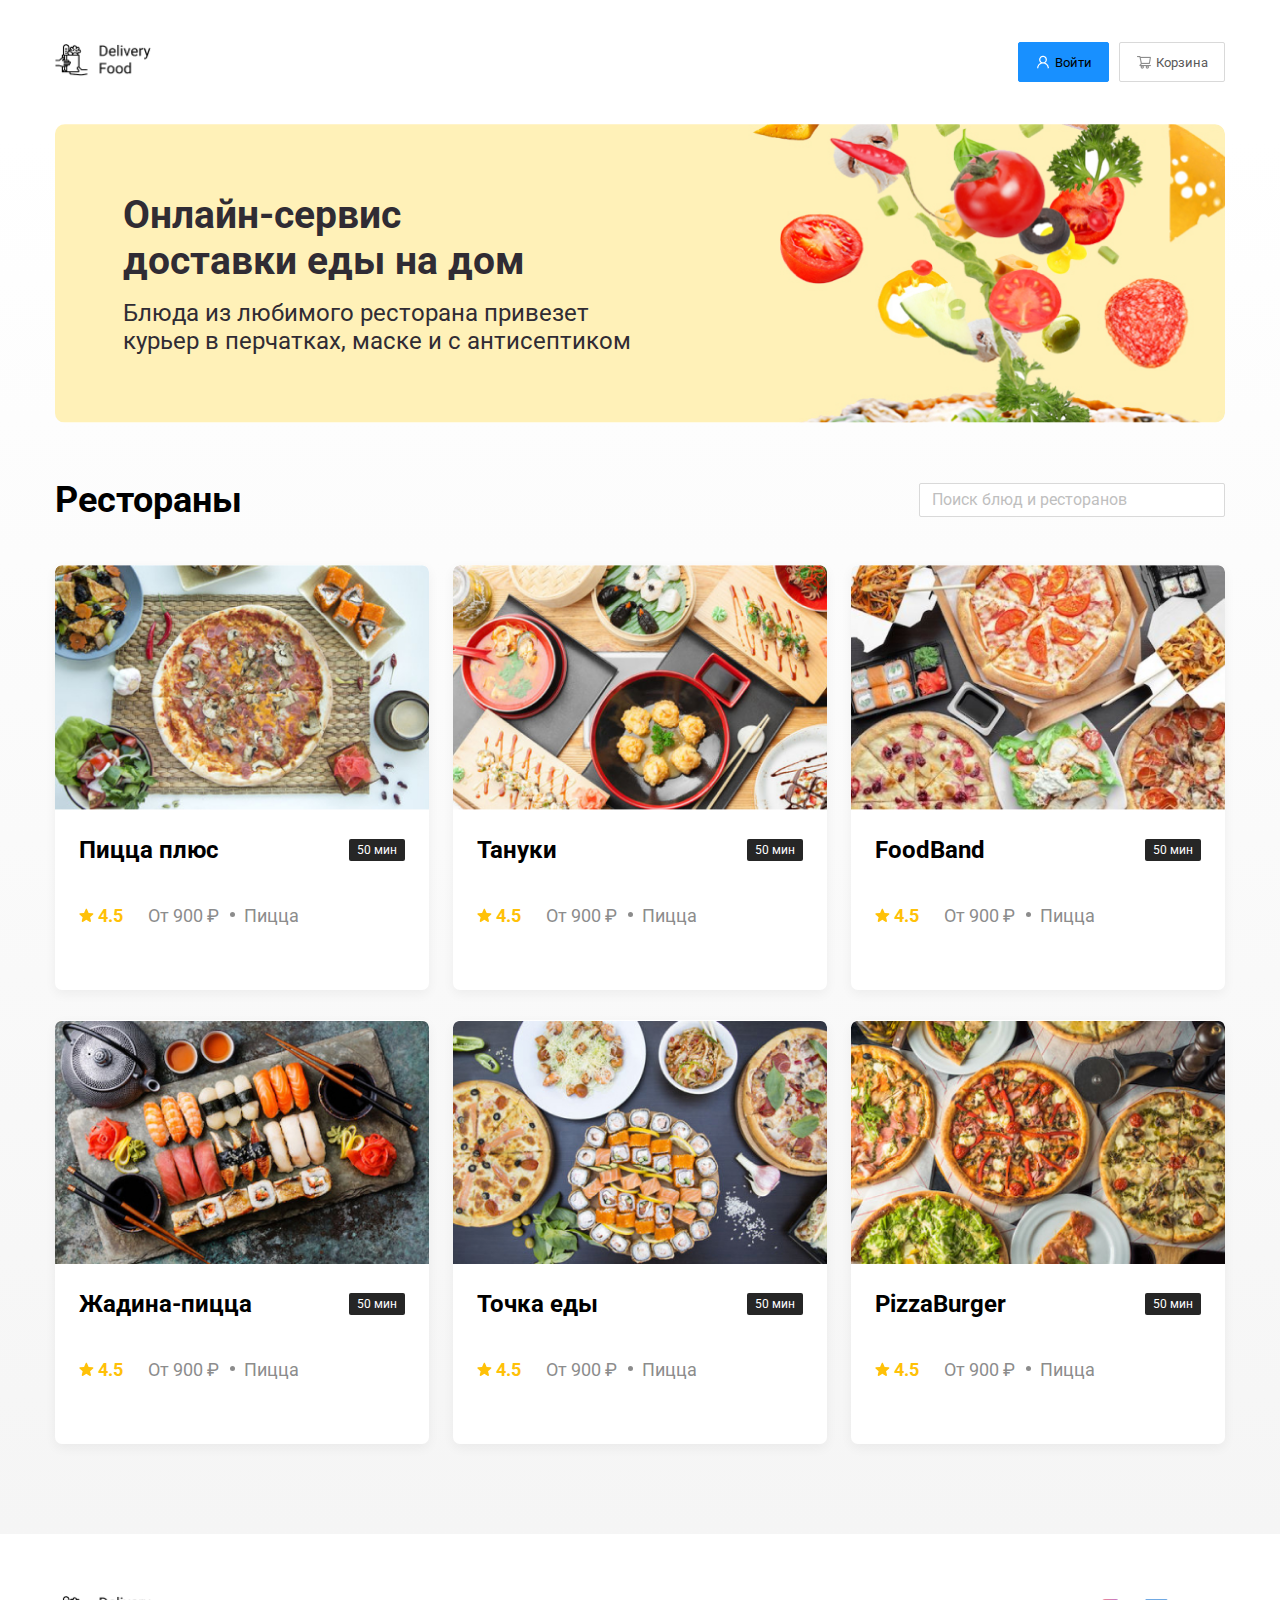
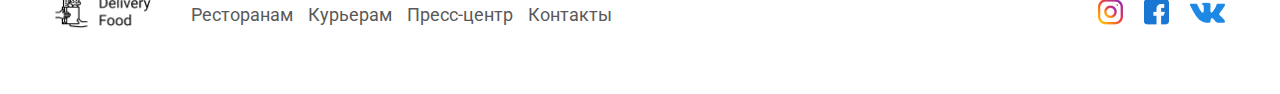
==== goods.html @ 45a8749b "add goods.html" ====
<!DOCTYPE html>
<html lang="ru">

<head>
    <meta charset="UTF-8">
    <meta name="viewport" content="width=device-width, initial-scale=1.0">
    <link rel="preconnect" href="https://fonts.googleapis.com">
    <link rel="preconnect" href="https://fonts.gstatic.com" crossorigin>
    <link
        href="https://fonts.googleapis.com/css2?family=Roboto:ital,wght@0,100;0,300;0,400;0,500;0,700;0,900;1,100;1,300;1,400;1,500;1,700;1,900&display=swap"
        rel="stylesheet">
    <link rel="stylesheet" href="./style.css">
    <title>Delivery Food</title>
</head>

<body>
    <div class="page-wrapper">
        <header class="header">
            <div class="container">
                <div class="header-box">
                    <div class="header-logo logo">
                        <img src="./images/logo.png" alt="logo">
                    </div>
                    <div class="header-controls">
                        <button type="button" class="btn btn-primary"><img src="./images/button/user.png"
                                alt="user">Войти
                        </button>
                        <button type="button" class="btn btn-outline"><img src="./images/button/basket.png"
                                alt="basket">Корзина
                        </button>
                    </div>
                </div>
            </div>
        </header>

        <main class="main">
            <section class="banner">
                <div class="container">
                    <div class="banner-item">
                        <h2 class="banner-item-title">Онлайн-сервис<br /> доставки еды на дом</h2>
                        <p class="banner-item-subtitle">Блюда из любимого ресторана привезет<br /> курьер в перчатках,
                            маске и
                            с антисептиком</p>
                    </div>
                </div>
            </section>
            <section class="products">
                <div class="container">
                    <div class="products-header">
                        <h3 class="products-header-title">Рестораны</h3>
                        <input type="text" class="products-header-search" placeholder="Поиск блюд и ресторанов">
                    </div>

                    <div class="products-wrapper">

                        <div class="products-card">
                            <div class="products-card__image">
                                <img src="./images/rest/rest1.jpg" alt="restaurant1">
                            </div>
                            <div class="products-card__description">
                                <div class="products-card__description-row">
                                    <h4 class="products-card__description-title">Пицца плюс</h4>
                                    <div class="products-card__description-badge">50 мин</div>
                                </div>
                                <div class="products-card__description-info">
                                    <h4 class="products-card__description-rating">
                                        <img src="./images/star.svg" alt="rating"
                                            class="products-card__description-rating-star">
                                        4.5
                                    </h4>
                                    <h4 class="products-card__description-price">От 900 ₽</h4>
                                    <div class="products-card__description-category">Пицца </div>
                                </div>
                            </div>
                        </div>

                        <div class="products-card">
                            <div class="products-card__image">
                                <img src="./images/rest/rest2.jpg" alt="restaurant2">
                            </div>
                            <div class="products-card__description">
                                <div class="products-card__description-row">
                                    <h4 class="products-card__description-title">Тануки</h4>
                                    <div class="products-card__description-badge">50 мин</div>
                                </div>
                                <div class="products-card__description-info">
                                    <h4 class="products-card__description-rating">
                                        <img src="./images/star.svg" alt="rating"
                                            class="products-card__description-rating-star">
                                        4.5
                                    </h4>
                                    <h4 class="products-card__description-price">От 900 ₽</h4>
                                    <div class="products-card__description-category">Пицца </div>
                                </div>
                            </div>
                        </div>


                        <div class="products-card">
                            <div class="products-card__image">
                                <img src="./images/rest/rest3.jpg" alt="restaurant3">
                            </div>
                            <div class="products-card__description">
                                <div class="products-card__description-row">
                                    <h4 class="products-card__description-title">FoodBand</h4>
                                    <div class="products-card__description-badge">50 мин</div>
                                </div>
                                <div class="products-card__description-info">
                                    <h4 class="products-card__description-rating">
                                        <img src="./images/star.svg" alt="rating"
                                            class="products-card__description-rating-star">
                                        4.5
                                    </h4>
                                    <h4 class="products-card__description-price">От 900 ₽</h4>
                                    <div class="products-card__description-category">Пицца </div>
                                </div>
                            </div>
                        </div>


                        <div class="products-card">
                            <div class="products-card__image">
                                <img src="./images/rest/rest4.jpg" alt="restaurant4">
                            </div>
                            <div class="products-card__description">
                                <div class="products-card__description-row">
                                    <h4 class="products-card__description-title">Жадина-пицца</h4>
                                    <div class="products-card__description-badge">50 мин</div>
                                </div>
                                <div class="products-card__description-info">
                                    <h4 class="products-card__description-rating">
                                        <img src="./images/star.svg" alt="rating"
                                            class="products-card__description-rating-star">
                                        4.5
                                    </h4>
                                    <h4 class="products-card__description-price">От 900 ₽</h4>
                                    <div class="products-card__description-category">Пицца </div>
                                </div>
                            </div>
                        </div>


                        <div class="products-card">
                            <div class="products-card__image">
                                <img src="./images/rest/rest5.jpg" alt="restaurant5">
                            </div>
                            <div class="products-card__description">
                                <div class="products-card__description-row">
                                    <h4 class="products-card__description-title">Точка еды</h4>
                                    <div class="products-card__description-badge">50 мин</div>
                                </div>
                                <div class="products-card__description-info">
                                    <h4 class="products-card__description-rating">
                                        <img src="./images/star.svg" alt="rating"
                                            class="products-card__description-rating-star">
                                        4.5
                                    </h4>
                                    <h4 class="products-card__description-price">От 900 ₽</h4>
                                    <div class="products-card__description-category">Пицца </div>
                                </div>
                            </div>
                        </div>


                        <div class="products-card">
                            <div class="products-card__image">
                                <img src="./images/rest/rest6.jpg" alt="restaurant6">
                            </div>
                            <div class="products-card__description">
                                <div class="products-card__description-row">
                                    <h4 class="products-card__description-title">PizzaBurger</h4>
                                    <div class="products-card__description-badge">50 мин</div>
                                </div>
                                <div class="products-card__description-info">
                                    <h4 class="products-card__description-rating">
                                        <img src="./images/star.svg" alt="rating"
                                            class="products-card__description-rating-star">
                                        4.5
                                    </h4>
                                    <h4 class="products-card__description-price">От 900 ₽</h4>
                                    <div class="products-card__description-category">Пицца </div>
                                </div>
                            </div>
                        </div>

                    </div>
            </section>
        </main>

        <footer class="footer">
            <div class="container">
                <div class="footer-box">
                    <div class="footer-logo logo">
                        <img src="./images/logo.png" alt="logo">
                    </div>
                    <div class="footer-nav">
                        <ul>
                            <li><a href="#">Ресторанам</a></li>
                            <li><a href="#">Курьерам</a></li>
                            <li><a href="#">Пресс-центр</a></li>
                            <li><a href="#">Контакты</a></li>
                        </ul>
                    </div>
                    <div class="footer-social">
                        <a href="#"><img src="./images/social/insta.png" alt="instagram"></a>
                        <a href="#"><img src="./images/social/facebook.png" alt="facebook"></a>
                        <a href="#"><img src="./images/social/vk.png" alt="vk"></a>
                    </div>
                </div>
            </div>
        </footer>
    </div>
</body>

</html>
---- style.css ----
* {
    box-sizing: border-box;
    font-family: Roboto;
}

body {
    margin: 0;
    padding: 0;
}

.page-wrapper {
    display: flex;
    flex-direction: column;
    min-height: 100vh;
}


.container {
    height: 100%;
    max-width: 1200px;
    width: 100%;
    margin: 0 auto;
    padding-left: 15px;
    padding-right: 15px;
}

.logo {
    max-width: 100px;
}

.logo img {
    width: 100%;
}

.header {
    min-height: 124px;
    display: flex;
    align-items: center;
}

.header-box {
    height: 100%;
    display: flex;
    align-items: center;
    justify-content: space-between;
}

.header-controls {
    display: flex;
    align-items: center;
    justify-content: flex-end;
    gap: 10px;
}

.btn {
    display: flex;
    align-items: center;
    padding: 8px 16px;
    gap: 4px;
    outline: none;
    height: 40px;
}


.btn-primary {
    border-radius: 2px;
    background: #1890FF;
    border: 1px solid #1890FF;
}

.btn-outline {
    background: #FFFFFF;
    border-radius: 2px;
    border: 1px solid #D9D9D9;
    color: #595959;
}

.main {
    flex-grow: 1;
    background: linear-gradient(180deg, rgba(245, 245, 245, 0) 1.04%, #F5F5F5 100%);
}

.banner {
    margin-bottom: 56px;
}

.banner-item {
    background-image: url(./images/banners/banner.jpg);
    background-repeat: no-repeat;
    background-size: cover;
    background-position: center right;
    padding: 68px;
    border-radius: 10px;
}

.banner-item-title {
    font-size: 39px;
    font-weight: 700;
    color: #302C34;
    max-width: 50%;
    margin-top: 0;
    margin-bottom: 15px;
}

.banner-item-subtitle {
    font-size: 24px;
    font-weight: 400;
    color: #302C34;
    max-width: 50%;
    margin: 0;
}

.products {}

.products-header {
    display: flex;
    align-items: center;
    justify-content: space-between;
    flex-wrap: wrap;
    gap: 24px;
}

.products-header-title {
    font-size: 36px;
    font-weight: 700;
    line-height: 42.19px;
    text-align: left;
    text-underline-position: from-font;
    text-decoration-skip-ink: none;
    margin: 0;
}

.products-header-search {
    background: #FFF;
    min-width: 306px;
    height: 34px;
    flex-shrink: 0;
    border-radius: 2px;
    border: 1px solid #D9D9D9;
    padding: 5px 12px;
}

.products-header-search:focus {
    outline: none;
    border: none;
}

.products-header-search::placeholder {
    color: #BFBFBF;
    font-size: 16px;
    font-weight: 400;
    line-height: 24px;
    text-align: left;
}

.products-wrapper {
    margin-top: 44px;
    margin-bottom: 90px;
    display: flex;
    flex-wrap: wrap;
    row-gap: 30px;
    column-gap: 24px;
}

.products-card {
    width: calc((100% - 48px)/3);
    border-radius: 7px;
    overflow: hidden;
    background: #FFF;
    box-shadow: 0px 4px 12px 0px rgba(0, 0, 0, 0.05);

}

.products-card__image {
    width: 100%;
}

.products-card__image img {
    width: 100%;
    object-fit: cover;
}

.products-card__description {
    padding: 20px 24px 34px 24px;
}

.products-card__description-row {
    display: flex;
    align-items: center;
    justify-content: space-between;
}

.products-card__description-row:not(:last-child) {
    margin-bottom: 10px;
}

.products-card__description-title {
    font-size: 24px;
    font-weight: 700;
    line-height: 32px;
    color: #000;
    margin: 0;
}

.products-card__description-badge {
    color: #FFF;
    font-size: 12px;
    font-weight: 400;
    line-height: 20px;
    border-radius: 2px;
    background: #262626;
    padding: 1px 8px;
}

.products-card__description-info {
    display: flex;
    align-items: center;
    justify-content: flex-start;
    flex-wrap: wrap;
    row-gap: 8px;
    column-gap: 25px;
}

.products-card__description-rating-star {
    width: 14.69px;
    height: 14.08px;
    top: 7.92px;
}

.products-card__description-rating {
    font-size: 18px;
    font-weight: 700;
    line-height: 32px;
    color: rgba(255, 193, 7, 1);
}

.products-card__description-price {
    font-size: 18px;
    font-weight: 400;
    line-height: 32px;
    color: rgba(140, 140, 140, 1);
}

.products-card__description-category {
    font-size: 18px;
    font-weight: 400;
    line-height: 32px;
    color: rgba(140, 140, 140, 1);
    position: relative;
}

.products-card__description-category::before {
    content: "";
    display: block;
    width: 5px;
    height: 5px;
    border-radius: 50%;
    background-color: rgba(140, 140, 140, 1);
    position: absolute;
    left: -14px;
    top: 12px;
}

.footer {
    min-height: 156px;
    display: flex;
    align-items: center;
    padding: 60px 0;
}

.footer-box {
    height: 100%;
    display: flex;
    flex-wrap: wrap;
    align-items: center;
    justify-content: space-between;
    gap: 36px;
}

.footer-nav {
    flex-grow: 1;
}

.footer-nav ul {
    display: flex;
    flex-wrap: wrap;
    align-items: center;
    list-style: none;
    gap: 15px;
    padding: 0;
    margin: 0;
}

.footer-nav ul a {
    font-size: 18px;
    font-weight: 400;
    line-height: 21.09px;
    text-align: left;
    text-underline-position: from-font;
    text-decoration-skip-ink: none;
    color: #595959;
    text-decoration: none;
}

.footer-social {
    display: flex;
    align-items: center;
    gap: 20px;
    justify-content: flex-end;
}

@media (max-width: 991px) {
    .banner-item-title {
        max-width: 100%;
    }

    .banner-item-subtitle {
        max-width: 100%;
    }

    .products-card {
        width: calc((100% - 48px)/2);
    }
}

@media (max-width: 768px) {
    .products-card {
        width: 100%;
    }
}
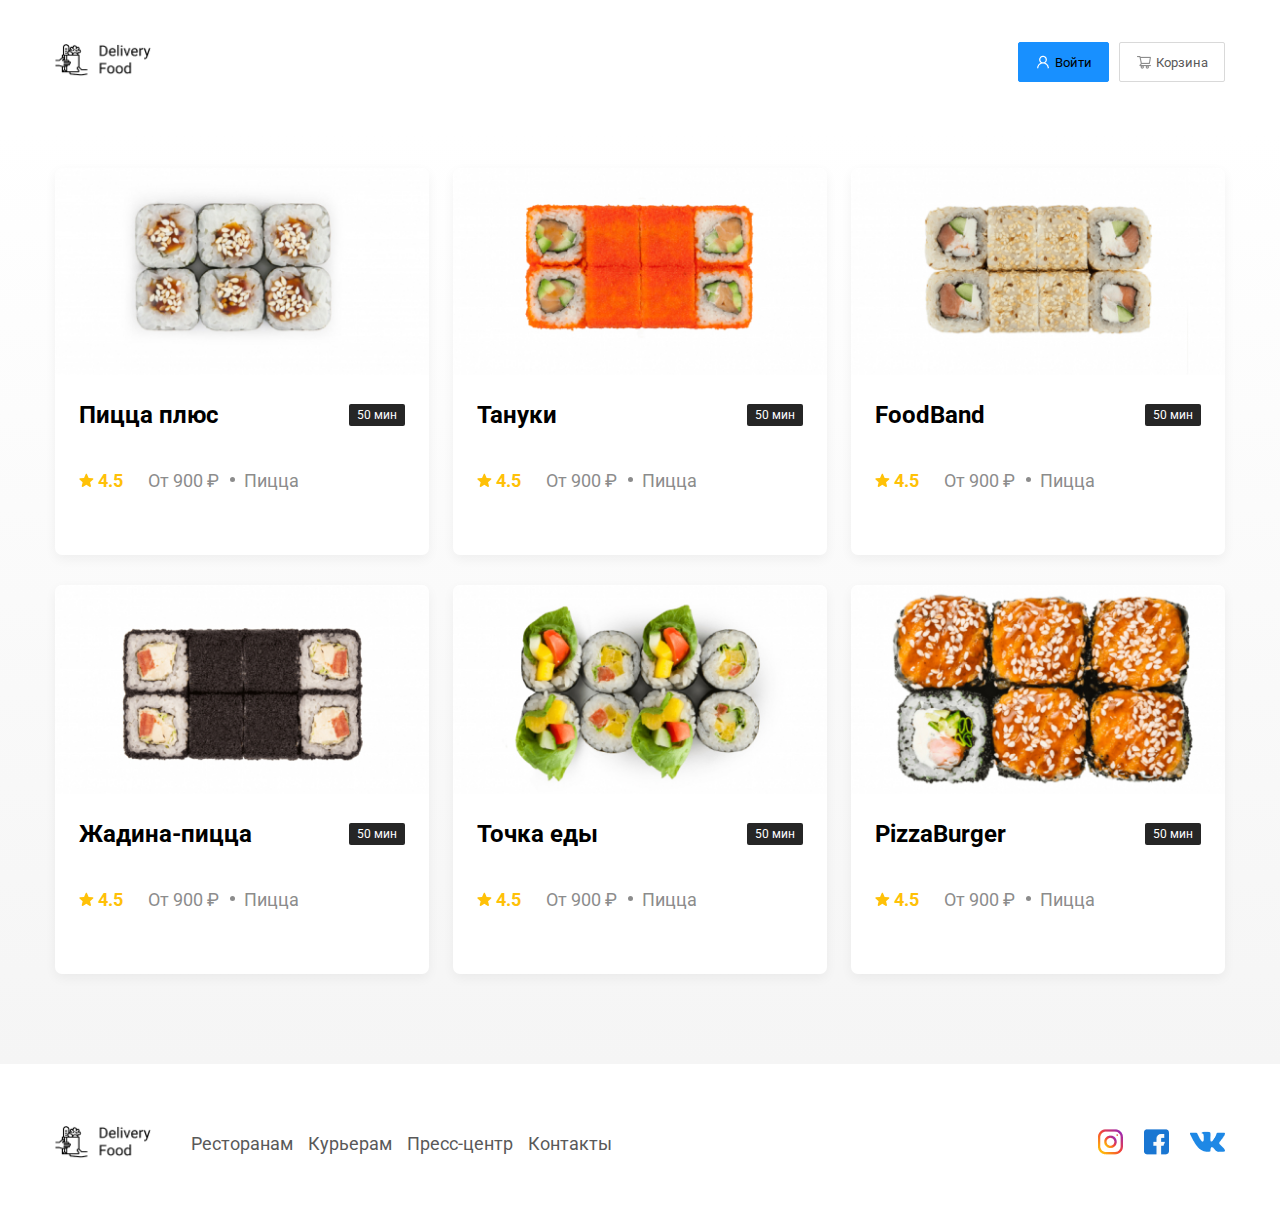
==== commit 359211e4: "add goods images" ====
--- a/goods.html
+++ b/goods.html
@@ -34,28 +34,13 @@
         </header>
 
         <main class="main">
-            <section class="banner">
-                <div class="container">
-                    <div class="banner-item">
-                        <h2 class="banner-item-title">Онлайн-сервис<br /> доставки еды на дом</h2>
-                        <p class="banner-item-subtitle">Блюда из любимого ресторана привезет<br /> курьер в перчатках,
-                            маске и
-                            с антисептиком</p>
-                    </div>
-                </div>
-            </section>
+
             <section class="products">
                 <div class="container">
-                    <div class="products-header">
-                        <h3 class="products-header-title">Рестораны</h3>
-                        <input type="text" class="products-header-search" placeholder="Поиск блюд и ресторанов">
-                    </div>
-
                     <div class="products-wrapper">
-
-                        <div class="products-card">
-                            <div class="products-card__image">
-                                <img src="./images/rest/rest1.jpg" alt="restaurant1">
+                        <div class="products-card">
+                            <div class="products-card__image">
+                                <img src="./images/goods/goods1.jpg" alt="restaurant1">
                             </div>
                             <div class="products-card__description">
                                 <div class="products-card__description-row">
@@ -76,7 +61,7 @@
 
                         <div class="products-card">
                             <div class="products-card__image">
-                                <img src="./images/rest/rest2.jpg" alt="restaurant2">
+                                <img src="./images/goods/goods2.jpg" alt="restaurant2">
                             </div>
                             <div class="products-card__description">
                                 <div class="products-card__description-row">
@@ -98,7 +83,7 @@
 
                         <div class="products-card">
                             <div class="products-card__image">
-                                <img src="./images/rest/rest3.jpg" alt="restaurant3">
+                                <img src="./images/goods/goods3.jpg" alt="restaurant3">
                             </div>
                             <div class="products-card__description">
                                 <div class="products-card__description-row">
@@ -120,7 +105,7 @@
 
                         <div class="products-card">
                             <div class="products-card__image">
-                                <img src="./images/rest/rest4.jpg" alt="restaurant4">
+                                <img src="./images/goods/goods4.jpg" alt="restaurant4">
                             </div>
                             <div class="products-card__description">
                                 <div class="products-card__description-row">
@@ -142,7 +127,7 @@
 
                         <div class="products-card">
                             <div class="products-card__image">
-                                <img src="./images/rest/rest5.jpg" alt="restaurant5">
+                                <img src="./images/goods/goods5.jpg" alt="restaurant5">
                             </div>
                             <div class="products-card__description">
                                 <div class="products-card__description-row">
@@ -164,7 +149,7 @@
 
                         <div class="products-card">
                             <div class="products-card__image">
-                                <img src="./images/rest/rest6.jpg" alt="restaurant6">
+                                <img src="./images/goods/goods6.jpg" alt="restaurant6">
                             </div>
                             <div class="products-card__description">
                                 <div class="products-card__description-row">
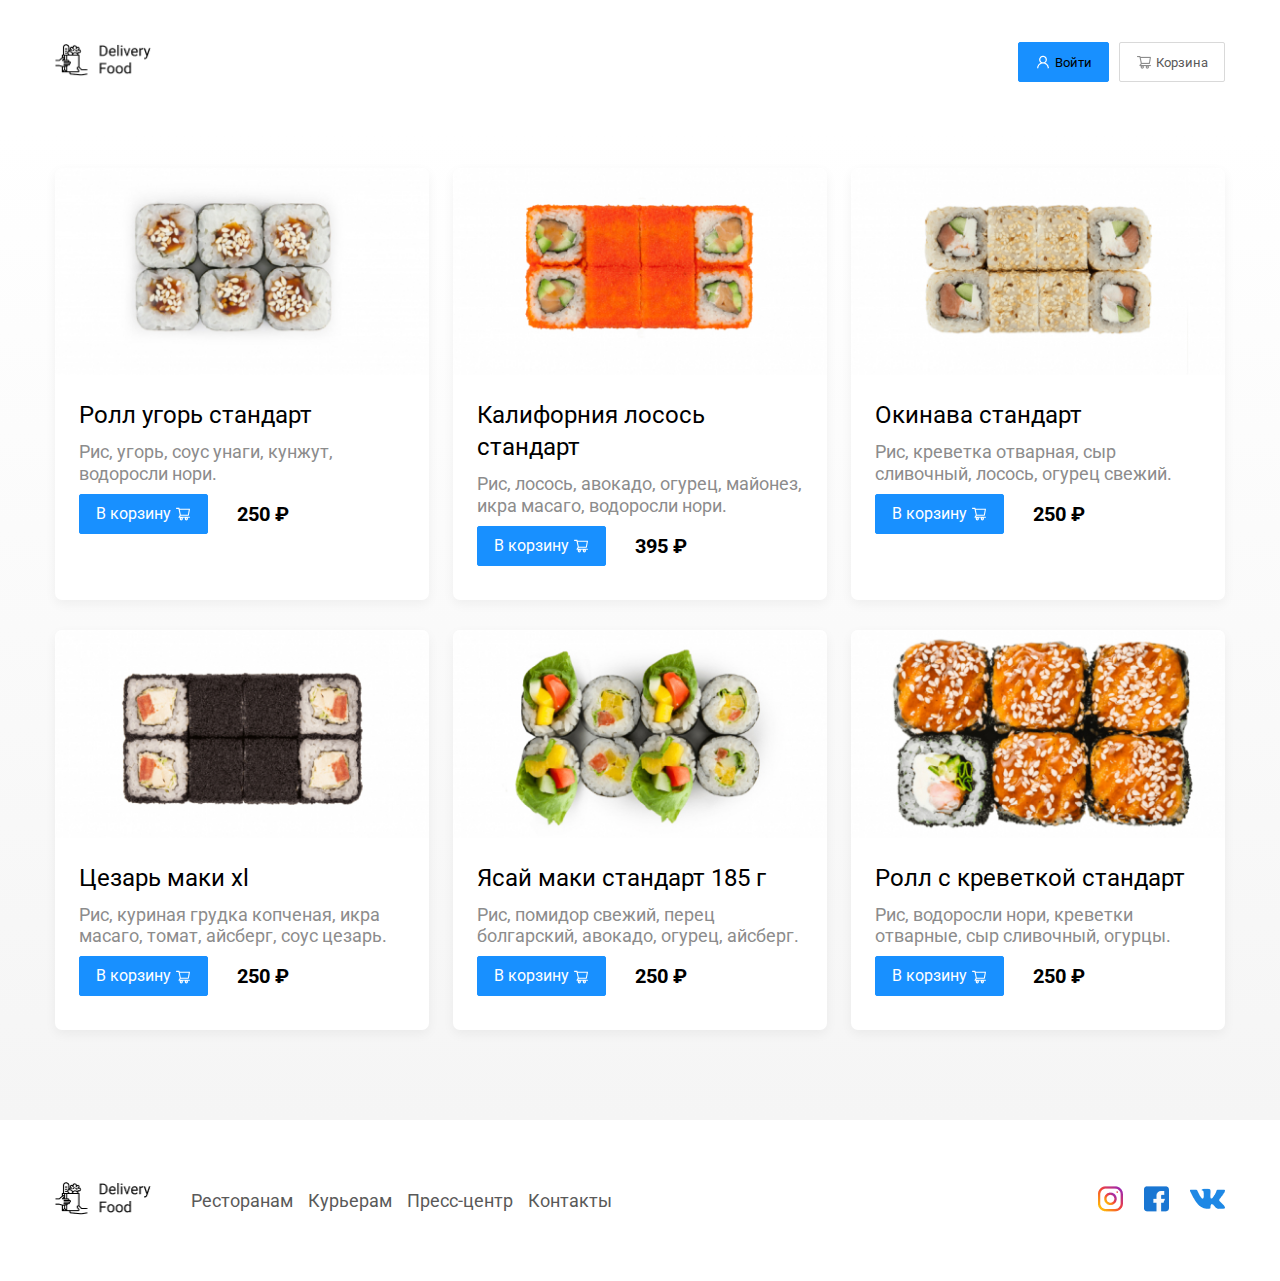
==== commit 211bff93: "add products-card" ====
--- a/goods.html
+++ b/goods.html
@@ -40,130 +40,160 @@
                     <div class="products-wrapper">
                         <div class="products-card">
                             <div class="products-card__image">
-                                <img src="./images/goods/goods1.jpg" alt="restaurant1">
-                            </div>
-                            <div class="products-card__description">
-                                <div class="products-card__description-row">
-                                    <h4 class="products-card__description-title">Пицца плюс</h4>
-                                    <div class="products-card__description-badge">50 мин</div>
-                                </div>
-                                <div class="products-card__description-info">
-                                    <h4 class="products-card__description-rating">
-                                        <img src="./images/star.svg" alt="rating"
-                                            class="products-card__description-rating-star">
-                                        4.5
-                                    </h4>
-                                    <h4 class="products-card__description-price">От 900 ₽</h4>
-                                    <div class="products-card__description-category">Пицца </div>
-                                </div>
-                            </div>
-                        </div>
-
-                        <div class="products-card">
-                            <div class="products-card__image">
-                                <img src="./images/goods/goods2.jpg" alt="restaurant2">
-                            </div>
-                            <div class="products-card__description">
-                                <div class="products-card__description-row">
-                                    <h4 class="products-card__description-title">Тануки</h4>
-                                    <div class="products-card__description-badge">50 мин</div>
-                                </div>
-                                <div class="products-card__description-info">
-                                    <h4 class="products-card__description-rating">
-                                        <img src="./images/star.svg" alt="rating"
-                                            class="products-card__description-rating-star">
-                                        4.5
-                                    </h4>
-                                    <h4 class="products-card__description-price">От 900 ₽</h4>
-                                    <div class="products-card__description-category">Пицца </div>
-                                </div>
-                            </div>
-                        </div>
-
-
-                        <div class="products-card">
-                            <div class="products-card__image">
-                                <img src="./images/goods/goods3.jpg" alt="restaurant3">
-                            </div>
-                            <div class="products-card__description">
-                                <div class="products-card__description-row">
-                                    <h4 class="products-card__description-title">FoodBand</h4>
-                                    <div class="products-card__description-badge">50 мин</div>
-                                </div>
-                                <div class="products-card__description-info">
-                                    <h4 class="products-card__description-rating">
-                                        <img src="./images/star.svg" alt="rating"
-                                            class="products-card__description-rating-star">
-                                        4.5
-                                    </h4>
-                                    <h4 class="products-card__description-price">От 900 ₽</h4>
-                                    <div class="products-card__description-category">Пицца </div>
-                                </div>
-                            </div>
-                        </div>
-
-
-                        <div class="products-card">
-                            <div class="products-card__image">
-                                <img src="./images/goods/goods4.jpg" alt="restaurant4">
-                            </div>
-                            <div class="products-card__description">
-                                <div class="products-card__description-row">
-                                    <h4 class="products-card__description-title">Жадина-пицца</h4>
-                                    <div class="products-card__description-badge">50 мин</div>
-                                </div>
-                                <div class="products-card__description-info">
-                                    <h4 class="products-card__description-rating">
-                                        <img src="./images/star.svg" alt="rating"
-                                            class="products-card__description-rating-star">
-                                        4.5
-                                    </h4>
-                                    <h4 class="products-card__description-price">От 900 ₽</h4>
-                                    <div class="products-card__description-category">Пицца </div>
-                                </div>
-                            </div>
-                        </div>
-
-
-                        <div class="products-card">
-                            <div class="products-card__image">
-                                <img src="./images/goods/goods5.jpg" alt="restaurant5">
-                            </div>
-                            <div class="products-card__description">
-                                <div class="products-card__description-row">
-                                    <h4 class="products-card__description-title">Точка еды</h4>
-                                    <div class="products-card__description-badge">50 мин</div>
-                                </div>
-                                <div class="products-card__description-info">
-                                    <h4 class="products-card__description-rating">
-                                        <img src="./images/star.svg" alt="rating"
-                                            class="products-card__description-rating-star">
-                                        4.5
-                                    </h4>
-                                    <h4 class="products-card__description-price">От 900 ₽</h4>
-                                    <div class="products-card__description-category">Пицца </div>
-                                </div>
-                            </div>
-                        </div>
-
-
-                        <div class="products-card">
-                            <div class="products-card__image">
-                                <img src="./images/goods/goods6.jpg" alt="restaurant6">
-                            </div>
-                            <div class="products-card__description">
-                                <div class="products-card__description-row">
-                                    <h4 class="products-card__description-title">PizzaBurger</h4>
-                                    <div class="products-card__description-badge">50 мин</div>
-                                </div>
-                                <div class="products-card__description-info">
-                                    <h4 class="products-card__description-rating">
-                                        <img src="./images/star.svg" alt="rating"
-                                            class="products-card__description-rating-star">
-                                        4.5
-                                    </h4>
-                                    <h4 class="products-card__description-price">От 900 ₽</h4>
-                                    <div class="products-card__description-category">Пицца </div>
+                                <img src="./images/goods/goods1.jpg" alt="goods1">
+                            </div>
+                            <div class="products-card__description">
+                                <div class="products-card__description-row">
+                                    <h5 class="products-card__description--name">
+                                        Ролл угорь стандарт
+                                    </h5>
+                                </div>
+                                <div class="products-card__description-row">
+                                    <p class="products-card__description--text">
+                                        Рис, угорь, соус унаги, кунжут, водоросли нори.
+                                    </p>
+                                </div>
+                                <div class="products-card__description-row">
+                                    <div class="products-card__description-controls">
+                                        <button type="button" class="btn btn-primary btn-white">В корзину<img
+                                                src="./images/goods/button.svg" alt="shopping-cart">
+                                        </button>
+                                        <span class="products-card__description-controls--price">250 ₽</span>
+                                    </div>
+                                </div>
+                            </div>
+                        </div>
+
+                        <div class="products-card">
+                            <div class="products-card__image">
+                                <img src="./images/goods/goods2.jpg" alt="goods2">
+                            </div>
+                            <div class="products-card__description">
+                                <div class="products-card__description-row">
+                                    <h5 class="products-card__description--name">
+                                        Калифорния лосось стандарт
+                                    </h5>
+                                </div>
+                                <div class="products-card__description-row">
+                                    <p class="products-card__description--text">
+                                        Рис, лосось, авокадо, огурец, майонез, икра масаго, водоросли нори.
+                                    </p>
+                                </div>
+                                <div class="products-card__description-row">
+                                    <div class="products-card__description-controls">
+                                        <button type="button" class="btn btn-primary btn-white">В корзину<img
+                                                src="./images/goods/button.svg" alt="shopping-cart">
+                                        </button>
+                                        <span class="products-card__description-controls--price">395 ₽</span>
+                                    </div>
+                                </div>
+                            </div>
+                        </div>
+
+
+                        <div class="products-card">
+                            <div class="products-card__image">
+                                <img src="./images/goods/goods3.jpg" alt="goods3">
+                            </div>
+                            <div class="products-card__description">
+                                <div class="products-card__description-row">
+                                    <h5 class="products-card__description--name">
+                                        Окинава стандарт
+                                    </h5>
+                                </div>
+                                <div class="products-card__description-row">
+                                    <p class="products-card__description--text">
+                                        Рис, креветка отварная, сыр сливочный, лосось, огурец свежий.
+                                    </p>
+                                </div>
+                                <div class="products-card__description-row">
+                                    <div class="products-card__description-controls">
+                                        <button type="button" class="btn btn-primary btn-white">В корзину<img
+                                                src="./images/goods/button.svg" alt="shopping-cart">
+                                        </button>
+                                        <span class="products-card__description-controls--price">250 ₽</span>
+                                    </div>
+                                </div>
+                            </div>
+                        </div>
+
+
+                        <div class="products-card">
+                            <div class="products-card__image">
+                                <img src="./images/goods/goods4.jpg" alt="goods4">
+                            </div>
+                            <div class="products-card__description">
+                                <div class="products-card__description-row">
+                                    <h5 class="products-card__description--name">
+                                        Цезарь маки хl
+                                    </h5>
+                                </div>
+                                <div class="products-card__description-row">
+                                    <p class="products-card__description--text">
+                                        Рис, куриная грудка копченая, икра масаго, томат, айсберг, соус цезарь.
+                                    </p>
+                                </div>
+                                <div class="products-card__description-row">
+                                    <div class="products-card__description-controls">
+                                        <button type="button" class="btn btn-primary btn-white">В корзину<img
+                                                src="./images/goods/button.svg" alt="shopping-cart">
+                                        </button>
+                                        <span class="products-card__description-controls--price">250 ₽</span>
+                                    </div>
+                                </div>
+                            </div>
+                        </div>
+
+
+                        <div class="products-card">
+                            <div class="products-card__image">
+                                <img src="./images/goods/goods5.jpg" alt="goods5">
+                            </div>
+                            <div class="products-card__description">
+                                <div class="products-card__description-row">
+                                    <h5 class="products-card__description--name">
+                                        Ясай маки стандарт 185 г
+                                    </h5>
+                                </div>
+                                <div class="products-card__description-row">
+                                    <p class="products-card__description--text">
+                                        Рис, помидор свежий, перец болгарский, авокадо, огурец, айсберг.
+                                    </p>
+                                </div>
+                                <div class="products-card__description-row">
+                                    <div class="products-card__description-controls">
+                                        <button type="button" class="btn btn-primary btn-white">В корзину<img
+                                                src="./images/goods/button.svg" alt="shopping-cart">
+                                        </button>
+                                        <span class="products-card__description-controls--price">250 ₽</span>
+                                    </div>
+                                </div>
+                            </div>
+                        </div>
+
+
+                        <div class="products-card">
+                            <div class="products-card__image">
+                                <img src="./images/goods/goods6.jpg" alt="goods6">
+                            </div>
+                            <div class="products-card__description">
+                                <div class="products-card__description-row">
+                                    <h5 class="products-card__description--name">
+                                        Ролл с креветкой стандарт
+                                    </h5>
+                                </div>
+                                <div class="products-card__description-row">
+                                    <p class="products-card__description--text">
+                                        Рис, водоросли нори, креветки отварные, сыр сливочный, огурцы.
+                                    </p>
+                                </div>
+                                <div class="products-card__description-row">
+                                    <div class="products-card__description-controls">
+                                        <button type="button" class="btn btn-primary btn-white">В корзину<img
+                                                src="./images/goods/button.svg" alt="shopping-cart">
+                                        </button>
+                                        <span class="products-card__description-controls--price">250 ₽</span>
+                                    </div>
                                 </div>
                             </div>
                         </div>
--- a/style.css
+++ b/style.css
@@ -66,6 +66,13 @@
     border-radius: 2px;
     background: #1890FF;
     border: 1px solid #1890FF;
+}
+
+.btn-white {
+    color: white;
+    font-size: 16px;
+    font-weight: 400;
+    line-height: 24px;
 }
 
 .btn-outline {
@@ -200,6 +207,50 @@
     line-height: 32px;
     color: #000;
     margin: 0;
+}
+
+.products-card__description--name {
+    margin: 0;
+    font-family: Roboto;
+    font-size: 24px;
+    font-weight: 400;
+    line-height: 32px;
+    text-align: left;
+    text-underline-position: from-font;
+    text-decoration-skip-ink: none;
+}
+
+.products-card__description--text {
+    margin: 0;
+    font-family: Roboto;
+    font-size: 18px;
+    font-weight: 400;
+    line-height: 21.09px;
+    text-align: left;
+    text-underline-position: from-font;
+    text-decoration-skip-ink: none;
+    color: rgba(140, 140, 140, 1);
+
+}
+
+.products-card__description-controls {
+    display: flex;
+    align-items: center;
+    justify-content: flex-start;
+    flex-wrap: wrap;
+    row-gap: 10px;
+    column-gap: 29px;
+}
+
+.products-card__description-controls--price {
+    font-family: Roboto;
+    font-size: 20px;
+    font-weight: 700;
+    line-height: 32px;
+    text-align: left;
+    text-underline-position: from-font;
+    text-decoration-skip-ink: none;
+
 }
 
 .products-card__description-badge {
